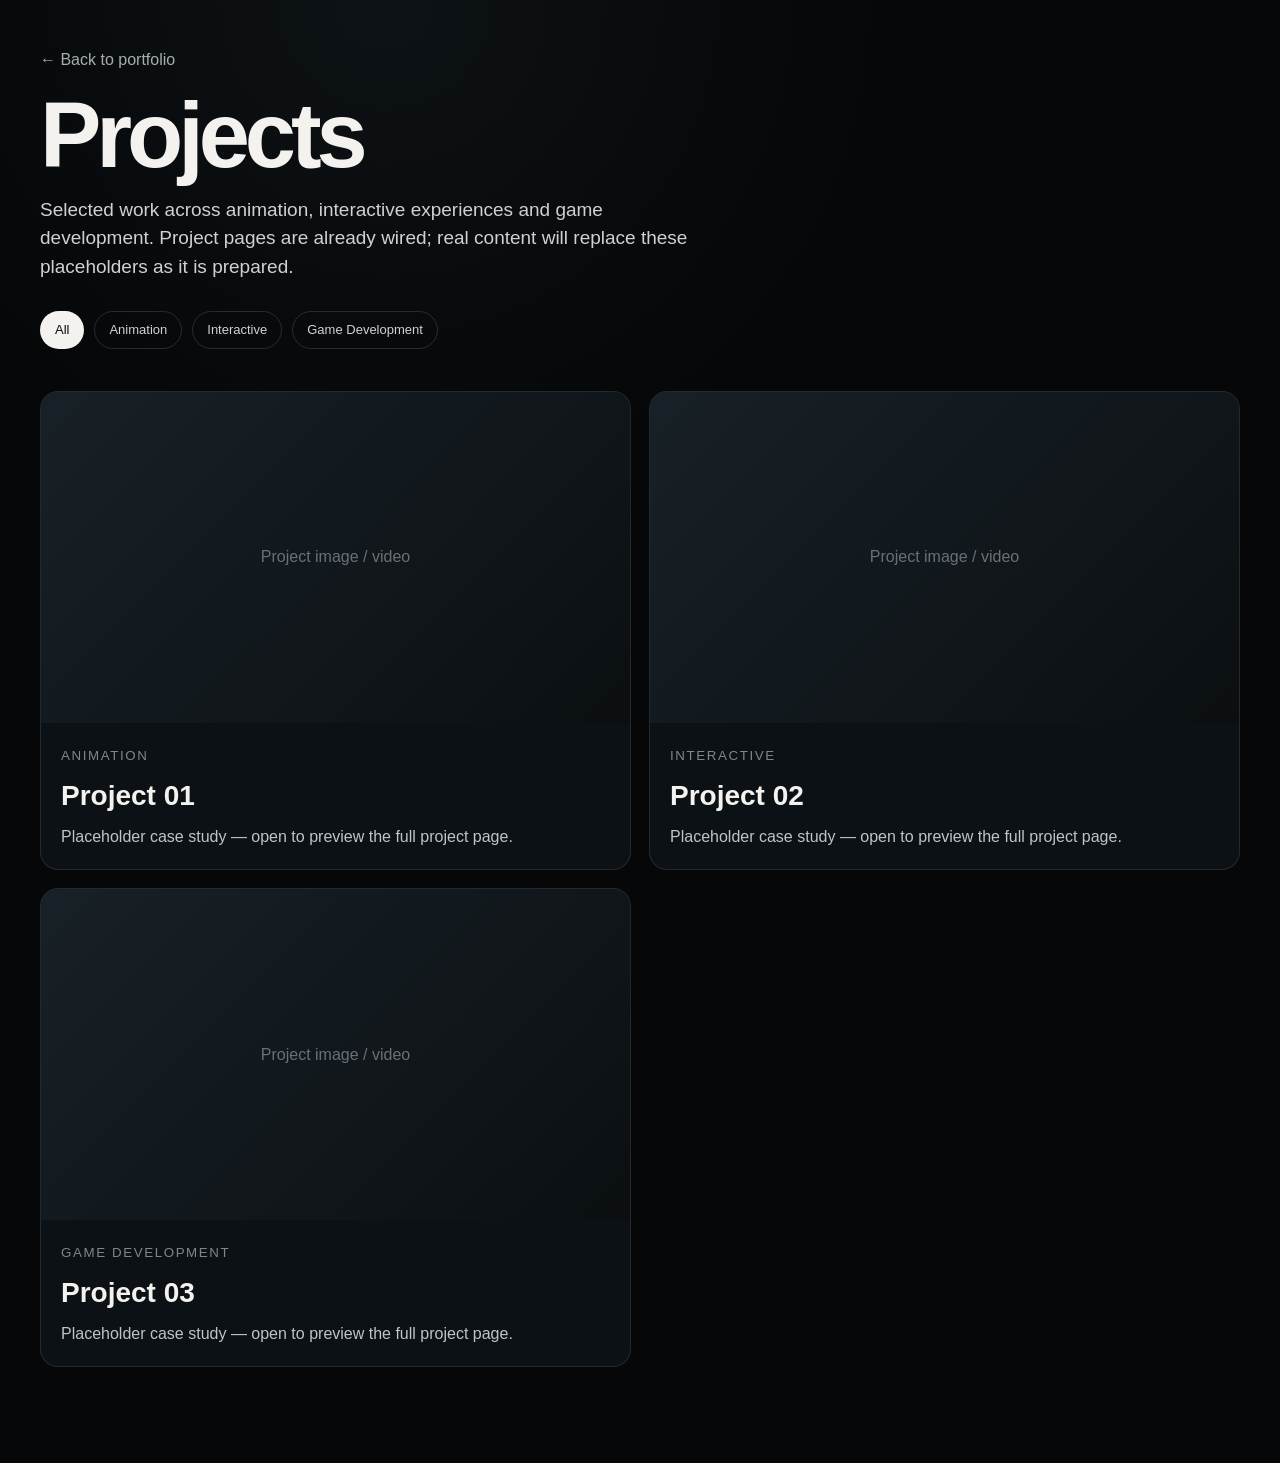
==== projects/index.html @ d1c18d1f "Add projects listing page" ====
<!doctype html>
<html lang="en">
<head>
  <meta charset="utf-8">
  <meta name="viewport" content="width=device-width,initial-scale=1">
  <meta name="robots" content="index,follow">
  <title>Projects — Oleh Lytvynenko</title>
  <link rel="icon" href="../assets/favicon.svg" type="image/svg+xml">
  <link rel="stylesheet" href="../styles.css">
  <style>
    .listing{width:min(calc(100% - 48px),1200px);margin:0 auto;padding:48px 0 96px}.listing-head{margin-bottom:42px}.listing-head a{color:#a8adb0;text-decoration:none}.listing h1{font-size:clamp(54px,8vw,92px);line-height:.9;letter-spacing:-.055em;margin:22px 0 18px}.listing-intro{max-width:680px;color:#cfd2d3;font-size:19px}.filters{display:flex;gap:10px;flex-wrap:wrap;margin:30px 0 36px}.filters a{padding:8px 14px;border:1px solid rgba(255,255,255,.13);border-radius:999px;color:#cfd2d3;text-decoration:none;font-size:13px}.filters a.active{background:#f3f2ee;color:#090b0d}.cards{display:grid;grid-template-columns:repeat(2,minmax(0,1fr));gap:18px}.work-card{display:block;overflow:hidden;border:1px solid rgba(255,255,255,.1);border-radius:18px;background:#0c1115;color:inherit;text-decoration:none}.work-media{aspect-ratio:16/9;background:linear-gradient(135deg,#182127,#0b0f12);display:grid;place-items:center;color:#697176}.work-body{padding:20px}.work-body small{color:#7f878b;text-transform:uppercase;letter-spacing:.12em}.work-body h2{margin:8px 0 8px;font-size:28px}.work-body p{margin:0;color:#bfc4c6}.soon{opacity:.78}@media(max-width:700px){.listing{width:calc(100% - 32px);padding-top:30px}.cards{grid-template-columns:1fr}.listing-intro{font-size:17px}}
  </style>
</head>
<body>
  <main class="listing">
    <header class="listing-head">
      <a href="../index.html#projects">← Back to portfolio</a>
      <h1>Projects</h1>
      <p class="listing-intro">Selected work across animation, interactive experiences and game development. Project pages are already wired; real content will replace these placeholders as it is prepared.</p>
      <nav class="filters" aria-label="Project categories">
        <a class="active" href="index.html">All</a>
        <a href="animation.html">Animation</a>
        <a href="interactive.html">Interactive</a>
        <a href="game-development.html">Game Development</a>
      </nav>
    </header>
    <section class="cards">
      <a class="work-card" href="../project-template.html"><div class="work-media">Project image / video</div><div class="work-body"><small>Animation</small><h2>Project 01</h2><p>Placeholder case study — open to preview the full project page.</p></div></a>
      <a class="work-card" href="../project-template.html"><div class="work-media">Project image / video</div><div class="work-body"><small>Interactive</small><h2>Project 02</h2><p>Placeholder case study — open to preview the full project page.</p></div></a>
      <a class="work-card" href="../project-template.html"><div class="work-media">Project image / video</div><div class="work-body"><small>Game Development</small><h2>Project 03</h2><p>Placeholder case study — open to preview the full project page.</p></div></a>
    </section>
  </main>
</body>
</html>
---- styles.css ----
:root{--bg:#050708;--panel:#0c1115;--text:#f3f2ee;--muted:#a8adb0;--line:rgba(255,255,255,.1);--blue:#73a2ff;--orange:#ff7448;--green:#addb67;--max:1460px}*{box-sizing:border-box}html{scroll-behavior:smooth}body{margin:0;background:radial-gradient(circle at 30% 0%,rgba(52,70,86,.18),transparent 30%),#050708;color:var(--text);font-family:Inter,Arial,sans-serif;line-height:1.5;-webkit-font-smoothing:antialiased}.wrap{width:min(calc(100% - 48px),var(--max));margin-inline:auto}.topbar{min-height:82px;display:flex;align-items:center;justify-content:space-between;gap:24px}.topbar-right{display:flex;align-items:center;gap:24px}.logo{font-size:30px;font-weight:800;letter-spacing:-.06em;text-decoration:none}.topbar nav{display:flex;gap:34px;flex-wrap:wrap}.topbar nav a{color:#ddd;text-decoration:none;text-transform:uppercase;font-size:13px;letter-spacing:.08em}.language-switcher{display:flex;align-items:center;padding:3px;border:1px solid var(--line);border-radius:999px;background:rgba(255,255,255,.03)}.language-switcher button{min-width:38px;height:32px;padding:0 10px;border:0;border-radius:999px;background:transparent;color:#8f9699;font:600 11px/1 Inter,Arial,sans-serif;letter-spacing:.08em;cursor:pointer}.language-switcher button.active{background:#f3f2ee;color:#090b0d}.hero-card{position:relative;min-height:600px;overflow:hidden;border:1px solid var(--line);border-radius:18px;background:#0c1115}.hero-card>img{position:absolute;inset:0;width:100%;height:100%;object-fit:cover}.shade{position:absolute;inset:0;background:linear-gradient(90deg,rgba(0,0,0,.95),rgba(0,0,0,.68) 34%,rgba(0,0,0,.12) 68%)}.hero-copy{position:absolute;z-index:2;top:70px;left:62px;max-width:560px}.eyebrow{margin:0 0 20px;color:#b7b8b8;text-transform:uppercase;font-size:13px;letter-spacing:.18em}.hero h1{margin:0 0 28px;font-size:clamp(58px,7vw,108px);line-height:.84;letter-spacing:-.065em}.hero-copy>p:not(.eyebrow){font-size:20px;color:#d2d4d4}.hero-copy>span{display:block;margin-top:34px;color:#b2b6b8}.play{position:absolute;z-index:3;top:49%;left:54%;transform:translate(-50%,-50%);width:100px;height:100px;border-radius:50%;border:1px solid rgba(255,255,255,.86);background:rgba(0,0,0,.28);color:#fff;font-size:34px;backdrop-filter:blur(8px)}.reel-label{position:absolute;z-index:3;top:calc(49% + 70px);left:54%;transform:translateX(-50%);display:flex;flex-direction:column;align-items:center;text-transform:uppercase}.reel-label span{font-size:12px;color:var(--muted)}.controls{position:absolute;z-index:3;left:62px;right:62px;bottom:28px;display:grid;grid-template-columns:auto auto 1fr auto auto auto auto;align-items:center;gap:15px;font-size:13px}.controls i{height:5px;border-radius:10px;background:rgba(255,255,255,.22)}.projects{padding:36px 0 0}.section-label{text-align:center;color:#929799;text-transform:uppercase;letter-spacing:.24em;font-size:12px;margin:0 0 28px}.project-grid{display:grid;grid-template-columns:repeat(3,1fr);gap:16px}.project-card{position:relative;min-height:310px;overflow:hidden;border:1px solid var(--line);border-radius:18px;background:#0c1115}.project-card:after{content:"";position:absolute;inset:0;background:linear-gradient(90deg,rgba(0,0,0,.88),rgba(0,0,0,.1))}.project-card img{position:absolute;inset:0;width:100%;height:100%;object-fit:cover}.project-card>div{position:absolute;z-index:2;left:28px;right:28px;bottom:26px}.project-card span{font-weight:700;color:var(--blue)}.project-card.orange span{color:var(--orange)}.project-card.green span{color:var(--green)}.project-card h2{font-size:30px;line-height:1.04;letter-spacing:-.035em;margin:12px 0}.project-card p{max-width:320px;color:#c5c8ca;font-size:14px}.project-card a{width:42px;height:42px;border:1px solid rgba(255,255,255,.4);border-radius:50%;display:grid;place-items:center;text-decoration:none}.about{margin-top:90px;padding:18px;display:grid;grid-template-columns:300px 1.2fr .8fr;gap:34px;align-items:center;border:1px solid var(--line);border-radius:18px;background:linear-gradient(135deg,#0d1317,#090d10)}.portrait{min-height:215px;border-radius:12px;display:grid;place-items:center;background:linear-gradient(135deg,#262b2e,#111416);color:#747b7e;text-transform:uppercase;letter-spacing:.15em;font-size:12px}.about p{color:#d2d4d4}.accent{color:#7fb5ff!important}.contact{padding-left:30px;border-left:1px solid var(--line)}.contact a{margin-top:12px;display:inline-flex;min-height:50px;padding:12px 18px;border:1px solid rgba(255,255,255,.5);border-radius:8px;align-items:center;text-decoration:none;text-transform:uppercase;font-size:13px}footer{min-height:72px;display:flex;align-items:center;justify-content:space-between;color:#747a7c;font-size:13px}@media(max-width:1080px){.topbar-right{gap:16px}.topbar nav{gap:18px}}@media(max-width:980px){.topbar{align-items:flex-start;padding:18px 0}.topbar-right{align-items:flex-end;flex-direction:column-reverse}.project-grid{grid-template-columns:1fr 1fr}.project-card:last-child{grid-column:1/-1}.about{grid-template-columns:240px 1fr}.contact{grid-column:1/-1;padding:24px 0 0;border-left:0;border-top:1px solid var(--line)}}@media(max-width:700px){.wrap{width:min(calc(100% - 28px),var(--max))}.topbar{gap:16px}.topbar-right{gap:12px}.topbar nav{gap:10px 14px;justify-content:flex-end}.topbar nav a{font-size:11px}.language-switcher button{min-width:34px;height:30px;padding:0 8px}.hero-card{min-height:710px}.hero-copy{top:42px;left:28px;right:28px}.hero h1{font-size:58px}.hero-copy>p:not(.eyebrow){font-size:17px}.play{top:63%;left:50%}.reel-label{top:calc(63% + 70px);left:50%}.controls{left:22px;right:22px;grid-template-columns:auto auto 1fr auto}.controls span:nth-last-child(-n+3){display:none}.project-grid{grid-template-columns:1fr}.project-card:last-child{grid-column:auto}.about{grid-template-columns:1fr}.contact{grid-column:auto}footer{gap:20px}}

/* Portrait and contact polish */
.portrait{min-height:0;aspect-ratio:1/1;overflow:hidden;background:#11161a;text-transform:none}.portrait img{display:block;width:100%;height:100%;object-fit:cover}.about-copy p:last-child{margin-bottom:0}.contact{display:flex;flex-direction:column;gap:8px}.contact-label{margin:0 0 6px;color:#7fb5ff!important;text-transform:uppercase;font-size:12px;font-weight:700;letter-spacing:.16em}.contact .contact-row{display:grid;grid-template-columns:22px 1fr;gap:11px;align-items:center;width:100%;min-height:0;margin:0;padding:11px 12px;border:1px solid var(--line);border-radius:10px;background:rgba(255,255,255,.025);color:#e7e7e3;text-transform:none;font-size:13px;line-height:1.25}.contact .contact-row:hover{border-color:rgba(127,181,255,.55);background:rgba(127,181,255,.06)}.contact .contact-row.static{cursor:default}.contact .contact-row small{display:block;margin-bottom:3px;color:#7f878b;text-transform:uppercase;font-size:9px;letter-spacing:.12em}.languages{margin:8px 0 0;color:#92999d!important;font-size:12px}.contact .cv-link{justify-content:center;width:100%;margin-top:8px}.contact .cv-link.disabled{opacity:.48;pointer-events:none;border-color:var(--line)}
@media(max-width:980px){.portrait{align-self:start}.contact{display:grid;grid-template-columns:repeat(2,minmax(0,1fr));gap:10px}.contact-label,.languages,.contact .cv-link{grid-column:1/-1}}
@media(max-width:700px){.about{padding:14px;gap:24px}.portrait{max-width:360px;width:100%;margin-inline:auto}.contact{display:flex}.contact .contact-row{padding:13px}}
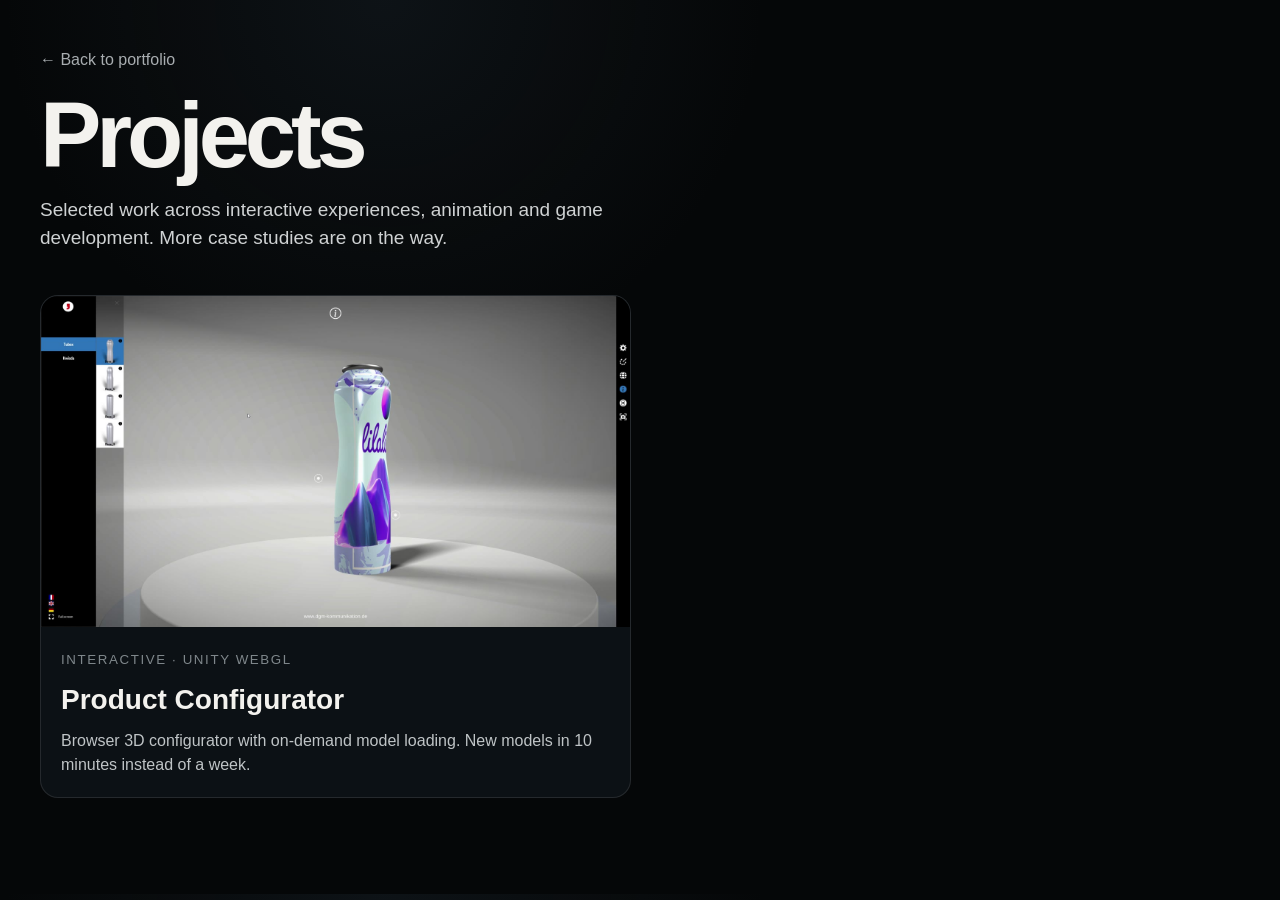
==== commit 333e86ee: "Add product configurator case study and show it in Selected work - New case page projects/product-co" ====
--- a/projects/index.html
+++ b/projects/index.html
@@ -16,18 +16,10 @@
     <header class="listing-head">
       <a href="../index.html#projects">← Back to portfolio</a>
       <h1>Projects</h1>
-      <p class="listing-intro">Selected work across animation, interactive experiences and game development. Project pages are already wired; real content will replace these placeholders as it is prepared.</p>
-      <nav class="filters" aria-label="Project categories">
-        <a class="active" href="index.html">All</a>
-        <a href="animation.html">Animation</a>
-        <a href="interactive.html">Interactive</a>
-        <a href="game-development.html">Game Development</a>
-      </nav>
+      <p class="listing-intro">Selected work across interactive experiences, animation and game development. More case studies are on the way.</p>
     </header>
     <section class="cards">
-      <a class="work-card" href="../project-template.html"><div class="work-media">Project image / video</div><div class="work-body"><small>Animation</small><h2>Project 01</h2><p>Placeholder case study — open to preview the full project page.</p></div></a>
-      <a class="work-card" href="../project-template.html"><div class="work-media">Project image / video</div><div class="work-body"><small>Interactive</small><h2>Project 02</h2><p>Placeholder case study — open to preview the full project page.</p></div></a>
-      <a class="work-card" href="../project-template.html"><div class="work-media">Project image / video</div><div class="work-body"><small>Game Development</small><h2>Project 03</h2><p>Placeholder case study — open to preview the full project page.</p></div></a>
+      <a class="work-card" href="product-configurator.html"><div class="work-media" style="background:url('../assets/projects/product-configurator/poster.jpg') center/cover"></div><div class="work-body"><small>Interactive · Unity WebGL</small><h2>Product Configurator</h2><p>Browser 3D configurator with on-demand model loading. New models in 10 minutes instead of a week.</p></div></a>
     </section>
   </main>
 </body>
--- a/styles.css
+++ b/styles.css
@@ -1,6 +1,2 @@
-:root{--bg:#050708;--panel:#0c1115;--text:#f3f2ee;--muted:#a8adb0;--line:rgba(255,255,255,.1);--blue:#73a2ff;--orange:#ff7448;--green:#addb67;--max:1460px}*{box-sizing:border-box}html{scroll-behavior:smooth}body{margin:0;background:radial-gradient(circle at 30% 0%,rgba(52,70,86,.18),transparent 30%),#050708;color:var(--text);font-family:Inter,Arial,sans-serif;line-height:1.5;-webkit-font-smoothing:antialiased}.wrap{width:min(calc(100% - 48px),var(--max));margin-inline:auto}.topbar{min-height:82px;display:flex;align-items:center;justify-content:space-between;gap:24px}.topbar-right{display:flex;align-items:center;gap:24px}.logo{font-size:30px;font-weight:800;letter-spacing:-.06em;text-decoration:none}.topbar nav{display:flex;gap:34px;flex-wrap:wrap}.topbar nav a{color:#ddd;text-decoration:none;text-transform:uppercase;font-size:13px;letter-spacing:.08em}.language-switcher{display:flex;align-items:center;padding:3px;border:1px solid var(--line);border-radius:999px;background:rgba(255,255,255,.03)}.language-switcher button{min-width:38px;height:32px;padding:0 10px;border:0;border-radius:999px;background:transparent;color:#8f9699;font:600 11px/1 Inter,Arial,sans-serif;letter-spacing:.08em;cursor:pointer}.language-switcher button.active{background:#f3f2ee;color:#090b0d}.hero-card{position:relative;min-height:600px;overflow:hidden;border:1px solid var(--line);border-radius:18px;background:#0c1115}.hero-card>img{position:absolute;inset:0;width:100%;height:100%;object-fit:cover}.shade{position:absolute;inset:0;background:linear-gradient(90deg,rgba(0,0,0,.95),rgba(0,0,0,.68) 34%,rgba(0,0,0,.12) 68%)}.hero-copy{position:absolute;z-index:2;top:70px;left:62px;max-width:560px}.eyebrow{margin:0 0 20px;color:#b7b8b8;text-transform:uppercase;font-size:13px;letter-spacing:.18em}.hero h1{margin:0 0 28px;font-size:clamp(58px,7vw,108px);line-height:.84;letter-spacing:-.065em}.hero-copy>p:not(.eyebrow){font-size:20px;color:#d2d4d4}.hero-copy>span{display:block;margin-top:34px;color:#b2b6b8}.play{position:absolute;z-index:3;top:49%;left:54%;transform:translate(-50%,-50%);width:100px;height:100px;border-radius:50%;border:1px solid rgba(255,255,255,.86);background:rgba(0,0,0,.28);color:#fff;font-size:34px;backdrop-filter:blur(8px)}.reel-label{position:absolute;z-index:3;top:calc(49% + 70px);left:54%;transform:translateX(-50%);display:flex;flex-direction:column;align-items:center;text-transform:uppercase}.reel-label span{font-size:12px;color:var(--muted)}.controls{position:absolute;z-index:3;left:62px;right:62px;bottom:28px;display:grid;grid-template-columns:auto auto 1fr auto auto auto auto;align-items:center;gap:15px;font-size:13px}.controls i{height:5px;border-radius:10px;background:rgba(255,255,255,.22)}.projects{padding:36px 0 0}.section-label{text-align:center;color:#929799;text-transform:uppercase;letter-spacing:.24em;font-size:12px;margin:0 0 28px}.project-grid{display:grid;grid-template-columns:repeat(3,1fr);gap:16px}.project-card{position:relative;min-height:310px;overflow:hidden;border:1px solid var(--line);border-radius:18px;background:#0c1115}.project-card:after{content:"";position:absolute;inset:0;background:linear-gradient(90deg,rgba(0,0,0,.88),rgba(0,0,0,.1))}.project-card img{position:absolute;inset:0;width:100%;height:100%;object-fit:cover}.project-card>div{position:absolute;z-index:2;left:28px;right:28px;bottom:26px}.project-card span{font-weight:700;color:var(--blue)}.project-card.orange span{color:var(--orange)}.project-card.green span{color:var(--green)}.project-card h2{font-size:30px;line-height:1.04;letter-spacing:-.035em;margin:12px 0}.project-card p{max-width:320px;color:#c5c8ca;font-size:14px}.project-card a{width:42px;height:42px;border:1px solid rgba(255,255,255,.4);border-radius:50%;display:grid;place-items:center;text-decoration:none}.about{margin-top:90px;padding:18px;display:grid;grid-template-columns:300px 1.2fr .8fr;gap:34px;align-items:center;border:1px solid var(--line);border-radius:18px;background:linear-gradient(135deg,#0d1317,#090d10)}.portrait{min-height:215px;border-radius:12px;display:grid;place-items:center;background:linear-gradient(135deg,#262b2e,#111416);color:#747b7e;text-transform:uppercase;letter-spacing:.15em;font-size:12px}.about p{color:#d2d4d4}.accent{color:#7fb5ff!important}.contact{padding-left:30px;border-left:1px solid var(--line)}.contact a{margin-top:12px;display:inline-flex;min-height:50px;padding:12px 18px;border:1px solid rgba(255,255,255,.5);border-radius:8px;align-items:center;text-decoration:none;text-transform:uppercase;font-size:13px}footer{min-height:72px;display:flex;align-items:center;justify-content:space-between;color:#747a7c;font-size:13px}@media(max-width:1080px){.topbar-right{gap:16px}.topbar nav{gap:18px}}@media(max-width:980px){.topbar{align-items:flex-start;padding:18px 0}.topbar-right{align-items:flex-end;flex-direction:column-reverse}.project-grid{grid-template-columns:1fr 1fr}.project-card:last-child{grid-column:1/-1}.about{grid-template-columns:240px 1fr}.contact{grid-column:1/-1;padding:24px 0 0;border-left:0;border-top:1px solid var(--line)}}@media(max-width:700px){.wrap{width:min(calc(100% - 28px),var(--max))}.topbar{gap:16px}.topbar-right{gap:12px}.topbar nav{gap:10px 14px;justify-content:flex-end}.topbar nav a{font-size:11px}.language-switcher button{min-width:34px;height:30px;padding:0 8px}.hero-card{min-height:710px}.hero-copy{top:42px;left:28px;right:28px}.hero h1{font-size:58px}.hero-copy>p:not(.eyebrow){font-size:17px}.play{top:63%;left:50%}.reel-label{top:calc(63% + 70px);left:50%}.controls{left:22px;right:22px;grid-template-columns:auto auto 1fr auto}.controls span:nth-last-child(-n+3){display:none}.project-grid{grid-template-columns:1fr}.project-card:last-child{grid-column:auto}.about{grid-template-columns:1fr}.contact{grid-column:auto}footer{gap:20px}}
-
-/* Portrait and contact polish */
-.portrait{min-height:0;aspect-ratio:1/1;overflow:hidden;background:#11161a;text-transform:none}.portrait img{display:block;width:100%;height:100%;object-fit:cover}.about-copy p:last-child{margin-bottom:0}.contact{display:flex;flex-direction:column;gap:8px}.contact-label{margin:0 0 6px;color:#7fb5ff!important;text-transform:uppercase;font-size:12px;font-weight:700;letter-spacing:.16em}.contact .contact-row{display:grid;grid-template-columns:22px 1fr;gap:11px;align-items:center;width:100%;min-height:0;margin:0;padding:11px 12px;border:1px solid var(--line);border-radius:10px;background:rgba(255,255,255,.025);color:#e7e7e3;text-transform:none;font-size:13px;line-height:1.25}.contact .contact-row:hover{border-color:rgba(127,181,255,.55);background:rgba(127,181,255,.06)}.contact .contact-row.static{cursor:default}.contact .contact-row small{display:block;margin-bottom:3px;color:#7f878b;text-transform:uppercase;font-size:9px;letter-spacing:.12em}.languages{margin:8px 0 0;color:#92999d!important;font-size:12px}.contact .cv-link{justify-content:center;width:100%;margin-top:8px}.contact .cv-link.disabled{opacity:.48;pointer-events:none;border-color:var(--line)}
-@media(max-width:980px){.portrait{align-self:start}.contact{display:grid;grid-template-columns:repeat(2,minmax(0,1fr));gap:10px}.contact-label,.languages,.contact .cv-link{grid-column:1/-1}}
-@media(max-width:700px){.about{padding:14px;gap:24px}.portrait{max-width:360px;width:100%;margin-inline:auto}.contact{display:flex}.contact .contact-row{padding:13px}}
+:root{--bg:#050708;--panel:#0c1115;--text:#f3f2ee;--muted:#a8adb0;--line:rgba(255,255,255,.1);--blue:#73a2ff;--orange:#ff7448;--green:#addb67;--max:1460px}*{box-sizing:border-box}html{scroll-behavior:smooth}body{margin:0;background:radial-gradient(circle at 30% 0%,rgba(52,70,86,.18),transparent 30%),#050708;color:var(--text);font-family:Inter,Arial,sans-serif;line-height:1.5;-webkit-font-smoothing:antialiased}.wrap{width:min(calc(100% - 48px),var(--max));margin-inline:auto}.topbar{min-height:82px;display:flex;align-items:center;justify-content:space-between;gap:24px}.topbar-right{display:flex;align-items:center;gap:24px}.logo{font-size:30px;font-weight:800;letter-spacing:-.06em;text-decoration:none}.topbar nav{display:flex;gap:34px;flex-wrap:wrap}.topbar nav a{color:#ddd;text-decoration:none;text-transform:uppercase;font-size:13px;letter-spacing:.08em}.language-switcher{display:flex;align-items:center;padding:3px;border:1px solid var(--line);border-radius:999px;background:rgba(255,255,255,.03)}.language-switcher button{min-width:38px;height:32px;padding:0 10px;border:0;border-radius:999px;background:transparent;color:#8f9699;font:600 11px/1 Inter,Arial,sans-serif;letter-spacing:.08em;cursor:pointer}.language-switcher button.active{background:#f3f2ee;color:#090b0d}.hero-card{position:relative;min-height:600px;overflow:hidden;border:1px solid var(--line);border-radius:18px;background:#0c1115}.hero-card>img{position:absolute;inset:0;width:100%;height:100%;object-fit:cover}.shade{position:absolute;inset:0;background:linear-gradient(90deg,rgba(0,0,0,.95),rgba(0,0,0,.68) 34%,rgba(0,0,0,.12) 68%)}.hero-copy{position:absolute;z-index:2;top:70px;left:62px;max-width:560px}.eyebrow{margin:0 0 20px;color:#b7b8b8;text-transform:uppercase;font-size:13px;letter-spacing:.18em}.hero h1{margin:0 0 28px;font-size:clamp(58px,7vw,108px);line-height:.84;letter-spacing:-.065em}.hero-copy>p:not(.eyebrow){font-size:20px;color:#d2d4d4}.hero-copy>span{display:block;margin-top:34px;color:#b2b6b8}.play{position:absolute;z-index:3;top:52%;left:50%;transform:translate(-50%,-50%);width:100px;height:100px;border-radius:50%;border:1px solid rgba(255,255,255,.86);background:rgba(0,0,0,.28);color:#fff;font-size:34px;backdrop-filter:blur(8px)}.reel-label{position:absolute;z-index:3;top:calc(52% + 70px);left:50%;transform:translateX(-50%);display:flex;flex-direction:column;align-items:center;text-transform:uppercase}.reel-label span{font-size:12px;color:var(--muted)}.controls{position:absolute;z-index:3;left:62px;right:62px;bottom:28px;display:grid;grid-template-columns:auto auto 1fr auto auto auto auto;align-items:center;gap:15px;font-size:13px}.controls i{height:5px;border-radius:10px;background:rgba(255,255,255,.22)}.projects{padding:36px 0 0}.section-label{text-align:center;color:#929799;text-transform:uppercase;letter-spacing:.24em;font-size:12px;margin:0 0 28px}.project-grid{display:grid;grid-template-columns:repeat(3,1fr);gap:16px}.project-card{position:relative;min-height:310px;overflow:hidden;border:1px solid var(--line);border-radius:18px;background:#0c1115;color:inherit;text-decoration:none}.project-card:after{content:"";position:absolute;inset:0;background:linear-gradient(90deg,rgba(0,0,0,.88),rgba(0,0,0,.1))}.project-card img{position:absolute;inset:0;width:100%;height:100%;object-fit:cover}.project-card>div{position:absolute;z-index:2;left:28px;right:28px;bottom:26px}.project-card span{font-weight:700;color:var(--blue)}.project-card.orange span{color:var(--orange)}.project-card.green span{color:var(--green)}.project-card h2{font-size:30px;line-height:1.04;letter-spacing:-.035em;margin:12px 0}.project-card p{max-width:320px;color:#c5c8ca;font-size:14px}.project-arrow{width:42px;height:42px;border:1px solid rgba(255,255,255,.4);border-radius:50%;display:grid;place-items:center;font-weight:400}.about{margin-top:90px;padding:18px;display:grid;grid-template-columns:300px 1.2fr .8fr;gap:34px;align-items:center;border:1px solid var(--line);border-radius:18px;background:linear-gradient(135deg,#0d1317,#090d10)}.portrait{min-height:215px;border-radius:12px;display:grid;place-items:center;background:linear-gradient(135deg,#262b2e,#111416);color:#747b7e;text-transform:uppercase;letter-spacing:.15em;font-size:12px}.about p{color:#d2d4d4}.accent{color:#7fb5ff!important}.contact{padding-left:30px;border-left:1px solid var(--line)}.contact a{margin-top:12px;display:inline-flex;min-height:50px;padding:12px 18px;border:1px solid rgba(255,255,255,.5);border-radius:8px;align-items:center;text-decoration:none;text-transform:uppercase;font-size:13px}footer{min-height:72px;display:flex;align-items:center;justify-content:space-between;color:#747a7c;font-size:13px}@media(max-width:1080px){.topbar-right{gap:16px}.topbar nav{gap:18px}}@media(max-width:980px){.topbar{align-items:flex-start;padding:18px 0}.topbar-right{align-items:flex-end;flex-direction:column-reverse}.project-grid{grid-template-columns:1fr 1fr}.project-card:last-child{grid-column:1/-1}.about{grid-template-columns:240px 1fr}.contact{grid-column:1/-1;padding:24px 0 0;border-left:0;border-top:1px solid var(--line)}}@media(max-width:700px){.wrap{width:min(calc(100% - 28px),var(--max))}.topbar{gap:16px}.topbar-right{gap:12px}.topbar nav{gap:10px 14px;justify-content:flex-end}.topbar nav a{font-size:11px}.language-switcher button{min-width:34px;height:30px;padding:0 8px}.hero-card{min-height:710px}.hero-copy{top:42px;left:28px;right:28px}.hero h1{font-size:58px}.hero-copy>p:not(.eyebrow){font-size:17px}.play{top:64%;left:50%}.reel-label{top:calc(64% + 70px);left:50%}.controls{left:22px;right:22px;grid-template-columns:auto auto 1fr auto}.controls span:nth-last-child(-n+3){display:none}.project-grid{grid-template-columns:1fr}.project-card:last-child{grid-column:auto}.about{grid-template-columns:1fr}.contact{grid-column:auto}footer{gap:20px}}
+.portrait{min-height:0;aspect-ratio:1/1;overflow:hidden;background:#11161a;text-transform:none}.portrait img{display:block;width:100%;height:100%;object-fit:cover}.about-copy p:last-child{margin-bottom:0}.contact{display:flex;flex-direction:column;gap:8px}.contact-label{margin:0 0 6px;color:#7fb5ff!important;text-transform:uppercase;font-size:12px;font-weight:700;letter-spacing:.16em}.contact .contact-row{display:grid;grid-template-columns:22px 1fr;gap:11px;align-items:center;width:100%;min-height:0;margin:0;padding:11px 12px;border:1px solid var(--line);border-radius:10px;background:rgba(255,255,255,.025);color:#e7e7e3;text-transform:none;font-size:13px;line-height:1.25}.contact .contact-row:hover{border-color:rgba(127,181,255,.55);background:rgba(127,181,255,.06)}.contact .contact-row.static{cursor:default}.contact .contact-row small{display:block;margin-bottom:3px;color:#7f878b;text-transform:uppercase;font-size:9px;letter-spacing:.12em}.contact .cv-link{justify-content:center;width:100%;margin-top:8px}.contact .cv-link.disabled{opacity:.48;pointer-events:none;border-color:var(--line)}@media(max-width:980px){.portrait{align-self:start}.contact{display:grid;grid-template-columns:repeat(2,minmax(0,1fr));gap:10px}.contact-label,.contact .cv-link{grid-column:1/-1}}@media(max-width:700px){.about{padding:14px;gap:24px}.portrait{max-width:360px;width:100%;margin-inline:auto}.contact{display:flex}.contact .contact-row{padding:13px}}
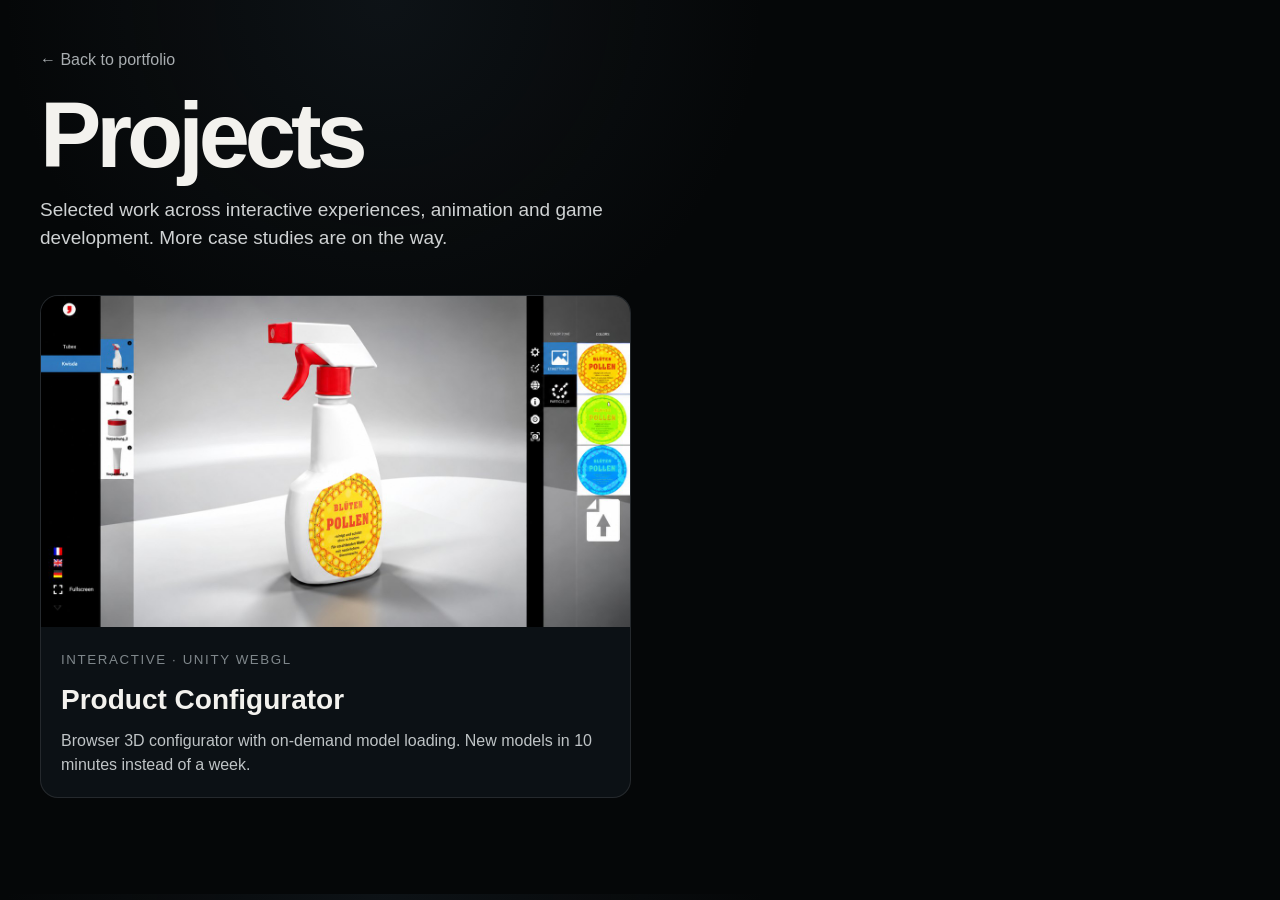
==== commit cf44844e: "Configurator card: full screenshot with interface as the thumbnail Co-Authored-By: Claude Opus 5.5 (" ====
--- a/projects/index.html
+++ b/projects/index.html
@@ -19,7 +19,7 @@
       <p class="listing-intro">Selected work across interactive experiences, animation and game development. More case studies are on the way.</p>
     </header>
     <section class="cards">
-      <a class="work-card" href="product-configurator.html"><div class="work-media" style="background:url('../assets/projects/product-configurator/poster.jpg') center/cover"></div><div class="work-body"><small>Interactive · Unity WebGL</small><h2>Product Configurator</h2><p>Browser 3D configurator with on-demand model loading. New models in 10 minutes instead of a week.</p></div></a>
+      <a class="work-card" href="product-configurator.html"><div class="work-media" style="background:url('../assets/projects/product-configurator/thumb.jpg?v=2') center/cover"></div><div class="work-body"><small>Interactive · Unity WebGL</small><h2>Product Configurator</h2><p>Browser 3D configurator with on-demand model loading. New models in 10 minutes instead of a week.</p></div></a>
     </section>
   </main>
 </body>
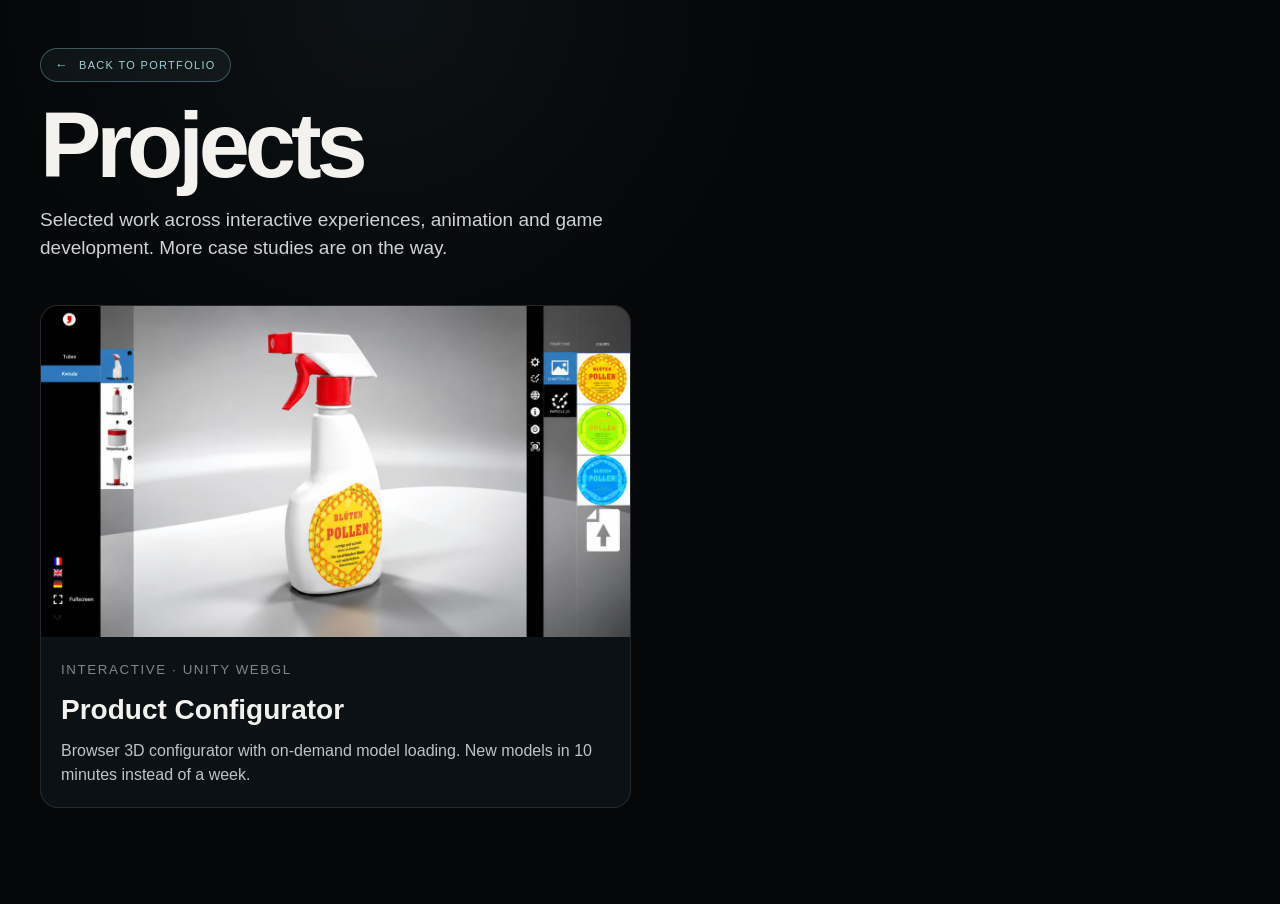
==== commit 09f66613: "Make arrow text links look like buttons site-wide Shared buttons.css (.btn, teal pill with hover). A" ====
--- a/projects/index.html
+++ b/projects/index.html
@@ -7,14 +7,15 @@
   <title>Projects — Oleh Lytvynenko</title>
   <link rel="icon" href="../assets/favicon.svg" type="image/svg+xml">
   <link rel="stylesheet" href="../styles.css">
+  <link rel="stylesheet" href="../buttons.css?v=20261122-1">
   <style>
-    .listing{width:min(calc(100% - 48px),1200px);margin:0 auto;padding:48px 0 96px}.listing-head{margin-bottom:42px}.listing-head a{color:#a8adb0;text-decoration:none}.listing h1{font-size:clamp(54px,8vw,92px);line-height:.9;letter-spacing:-.055em;margin:22px 0 18px}.listing-intro{max-width:680px;color:#cfd2d3;font-size:19px}.filters{display:flex;gap:10px;flex-wrap:wrap;margin:30px 0 36px}.filters a{padding:8px 14px;border:1px solid rgba(255,255,255,.13);border-radius:999px;color:#cfd2d3;text-decoration:none;font-size:13px}.filters a.active{background:#f3f2ee;color:#090b0d}.cards{display:grid;grid-template-columns:repeat(2,minmax(0,1fr));gap:18px}.work-card{display:block;overflow:hidden;border:1px solid rgba(255,255,255,.1);border-radius:18px;background:#0c1115;color:inherit;text-decoration:none}.work-media{aspect-ratio:16/9;background:linear-gradient(135deg,#182127,#0b0f12);display:grid;place-items:center;color:#697176}.work-body{padding:20px}.work-body small{color:#7f878b;text-transform:uppercase;letter-spacing:.12em}.work-body h2{margin:8px 0 8px;font-size:28px}.work-body p{margin:0;color:#bfc4c6}.soon{opacity:.78}@media(max-width:700px){.listing{width:calc(100% - 32px);padding-top:30px}.cards{grid-template-columns:1fr}.listing-intro{font-size:17px}}
+    .listing{width:min(calc(100% - 48px),1200px);margin:0 auto;padding:48px 0 96px}.listing-head{margin-bottom:42px}.listing h1{font-size:clamp(54px,8vw,92px);line-height:.9;letter-spacing:-.055em;margin:22px 0 18px}.listing-intro{max-width:680px;color:#cfd2d3;font-size:19px}.filters{display:flex;gap:10px;flex-wrap:wrap;margin:30px 0 36px}.filters a{padding:8px 14px;border:1px solid rgba(255,255,255,.13);border-radius:999px;color:#cfd2d3;text-decoration:none;font-size:13px}.filters a.active{background:#f3f2ee;color:#090b0d}.cards{display:grid;grid-template-columns:repeat(2,minmax(0,1fr));gap:18px}.work-card{display:block;overflow:hidden;border:1px solid rgba(255,255,255,.1);border-radius:18px;background:#0c1115;color:inherit;text-decoration:none}.work-media{aspect-ratio:16/9;background:linear-gradient(135deg,#182127,#0b0f12);display:grid;place-items:center;color:#697176}.work-body{padding:20px}.work-body small{color:#7f878b;text-transform:uppercase;letter-spacing:.12em}.work-body h2{margin:8px 0 8px;font-size:28px}.work-body p{margin:0;color:#bfc4c6}.soon{opacity:.78}@media(max-width:700px){.listing{width:calc(100% - 32px);padding-top:30px}.cards{grid-template-columns:1fr}.listing-intro{font-size:17px}}
   </style>
 </head>
 <body>
   <main class="listing">
     <header class="listing-head">
-      <a href="../index.html#projects">← Back to portfolio</a>
+      <a class="btn btn-sm" href="../index.html#projects"><span class="btn-arrow btn-arrow-back" aria-hidden="true">←</span><span>Back to portfolio</span></a>
       <h1>Projects</h1>
       <p class="listing-intro">Selected work across interactive experiences, animation and game development. More case studies are on the way.</p>
     </header>
--- a/buttons.css
+++ b/buttons.css
@@ -0,0 +1,12 @@
+/* Shared link buttons: every "→ / ←" text link on the site uses .btn so it reads as a real button */
+.btn{display:inline-flex;align-items:center;justify-content:center;gap:10px;min-height:40px;padding:0 18px;border:1px solid rgba(110,167,173,.45);border-radius:999px;background:rgba(110,167,173,.08);color:#9fd0d4;font-family:inherit;font-size:13px;font-weight:500;letter-spacing:.03em;line-height:1.1;text-decoration:none;white-space:nowrap;cursor:pointer;transition:background-color .2s ease,border-color .2s ease,color .2s ease}
+.btn .btn-arrow{display:inline-block;font-size:1.15em;line-height:1;transition:transform .2s ease}
+.btn:hover,a:hover>*>.btn,a:hover>.btn{border-color:#6ea7ad;background:rgba(110,167,173,.18);color:#eef7f7}
+.btn:hover .btn-arrow-back,a:hover .btn .btn-arrow-back{transform:translateX(-3px)}
+.btn:hover .btn-arrow-next,a:hover .btn .btn-arrow-next{transform:translateX(3px)}
+.btn:focus-visible,a:focus-visible .btn{outline:2px solid #6ea7ad;outline-offset:3px}
+.btn-sm{min-height:34px;padding:0 14px;font-size:11px;letter-spacing:.12em;text-transform:uppercase}
+.btn-lg{min-height:52px;padding:0 26px;font-size:15px}
+/* Bottom "back" row on case pages and the AI page */
+.page-back{margin:56px auto 64px;padding-top:28px;border-top:1px solid var(--line,rgba(255,255,255,.1))}
+@media(max-width:700px){.page-back{margin:40px auto 48px}.btn-lg{min-height:48px;padding:0 22px;font-size:14px}}
